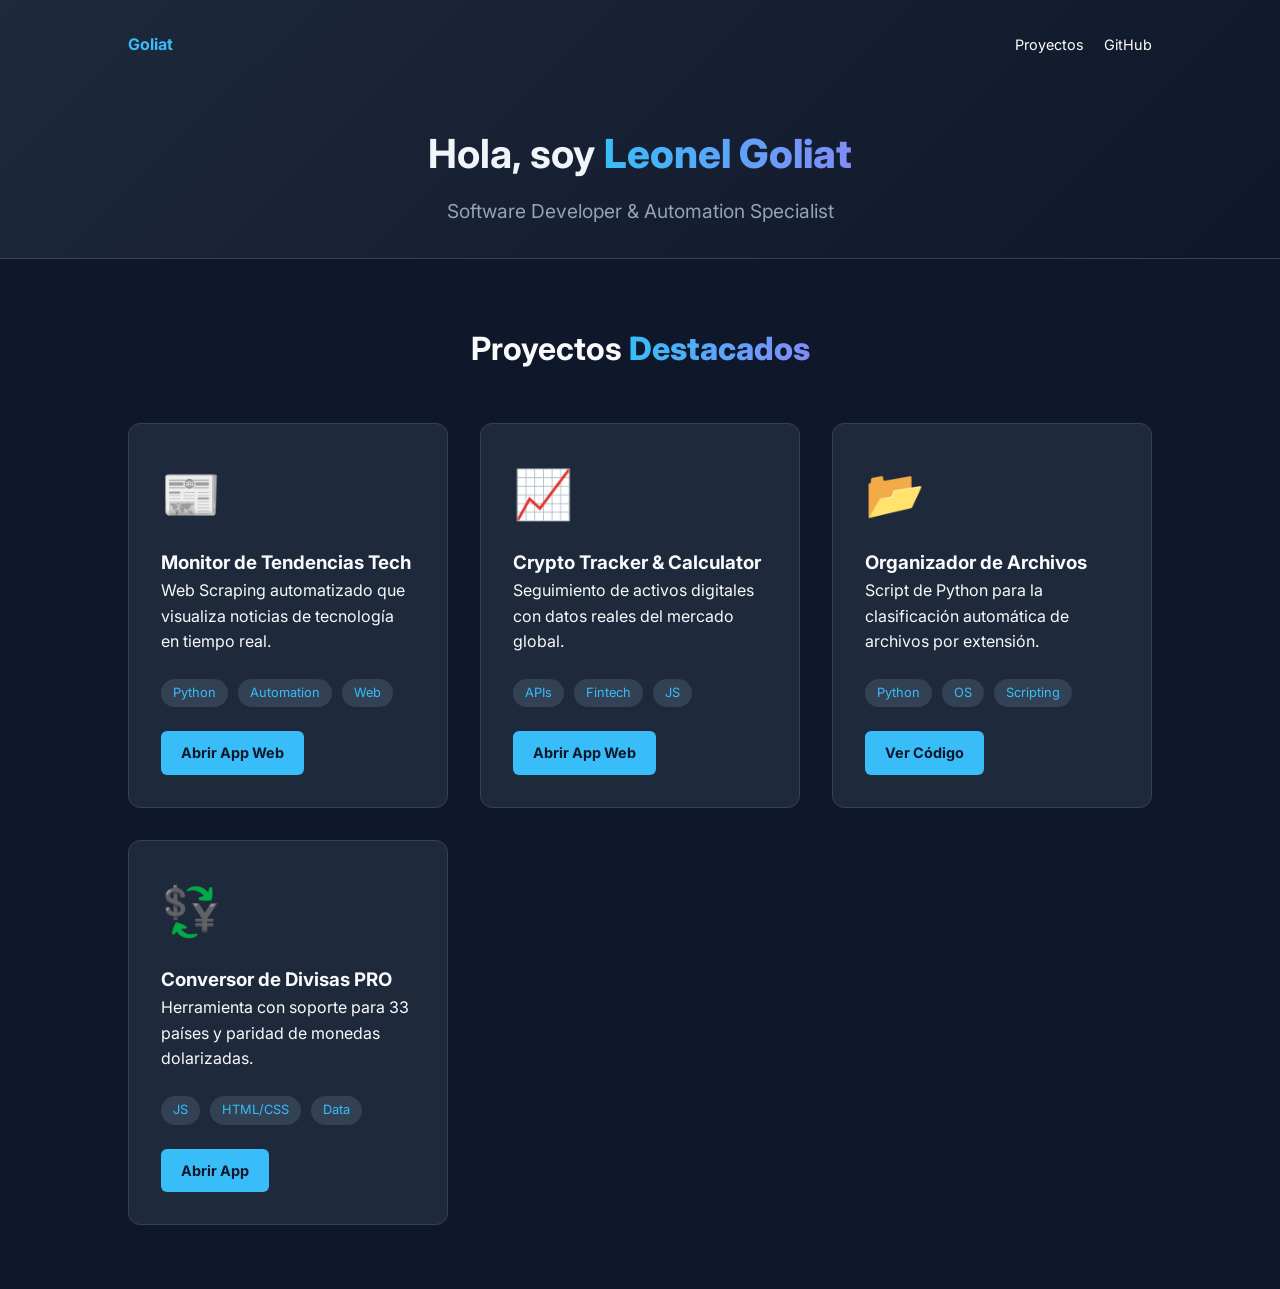
==== index.html @ 464065d5 "hola" ====
<!DOCTYPE html>
<html lang="es">
<head>
    <meta charset="UTF-8">
    <meta name="viewport" content="width=device-width, initial-scale=1.0">
    <title>Mi Portafolio</title>
    <link rel="stylesheet" href="style.css">
    <link href="https://fonts.googleapis.com/css2?family=Inter:wght@400;600;800&display=swap" rel="stylesheet">
</head>
<body>
    <header>
        <nav>
            <div class="logo">Goliat</div>
            <ul>
                <li><a href="#proyectos">Proyectos</a></li>
                <li><a href="https://github.com/Go1iat" target="_blank">GitHub</a></li>
            </ul>
        </nav>
        <div class="hero">
            <h1>Hola, soy <span class="nombre-resaltado">Leonel Goliat</span></h1>
            <p>Software Developer & Automation Specialist</p>
        </div>
    </header>

    <main id="proyectos">
        <h2>Proyectos <span class="nombre-resaltado">Destacados</span></h2>
        <div class="grid-proyectos">
            
            <div class="card">
                <div class="icon-code">📰</div>
                <h3>Monitor de Tendencias Tech</h3>
                <p>Web Scraping automatizado que visualiza noticias de tecnología en tiempo real.</p>
                <div class="tags">
                    <span>Python</span>
                    <span>Automation</span>
                    <span>Web</span>
                </div>
                <div class="botones-group">
                    <a href="https://Go1iat.github.io/monitor-tendencias-tech/index.html" class="btn" target="_blank">Abrir App Web</a>
                </div>
            </div>

            <div class="card">
                <div class="icon-code">📈</div>
                <h3>Crypto Tracker & Calculator</h3>
                <p>Seguimiento de activos digitales con datos reales del mercado global.</p>
                <div class="tags">
                    <span>APIs</span>
                    <span>Fintech</span>
                    <span>JS</span>
                </div>
                <div class="botones-group">
                    <a href="crypto-pro.html" class="btn" target="_blank">Abrir App Web</a>
                </div>
            </div>

            <div class="card">
                <div class="icon-code">📂</div>
                <h3>Organizador de Archivos</h3>
                <p>Script de Python para la clasificación automática de archivos por extensión.</p>
                <div class="tags">
                    <span>Python</span>
                    <span>OS</span>
                    <span>Scripting</span>
                </div>
                <div class="botones-group">
                    <a href="https://github.com/Go1iat/file-organizer-python" class="btn" target="_blank">Ver Código</a>
                </div>
            </div>

            <div class="card">
                <div class="icon-code">💱</div>
                <h3>Conversor de Divisas PRO</h3>
                <p>Herramienta con soporte para 33 países y paridad de monedas dolarizadas.</p>
                <div class="tags">
                    <span>JS</span>
                    <span>HTML/CSS</span>
                    <span>Data</span>
                </div>
                <div class="botones-group">
                    <a href="conversor-pro.html" class="btn" target="_blank">Abrir App</a>
                </div>
            </div>

        </div>
    </main>
</body>
</html>
---- style.css ----
/* Configuración General */
* {
    margin: 0;
    padding: 0;
    box-sizing: border-box;
    font-family: 'Inter', sans-serif;
}

body {
    background-color: #0f172a; /* Azul muy oscuro */
    color: #f8fafc;
    line-height: 1.6;
}

/* Encabezado y Hero */
header {
    background: linear-gradient(135deg, #1e293b 0%, #0f172a 100%);
    padding: 2rem 10%;
    text-align: center;
    border-bottom: 1px solid #334155;
}

nav {
    display: flex;
    justify-content: space-between;
    margin-bottom: 4rem;
}

.logo { font-weight: bold; color: #38bdf8; }

nav ul { list-style: none; display: flex; gap: 20px; }
nav a { color: white; text-decoration: none; font-size: 0.9rem; }

.hero h1 { font-size: 2.5rem; margin-bottom: 10px; color: #f1f5f9; }
.hero p { color: #94a3b8; font-size: 1.2rem; }

/* Sección de Proyectos */
main { padding: 4rem 10%; }

h2 { text-align: center; margin-bottom: 3rem; font-size: 2rem; }

.grid-proyectos {
    display: grid;
    grid-template-columns: repeat(auto-fit, minmax(300px, 1fr));
    gap: 2rem;
}

/* Tarjetas de Proyecto */
.card {
    background: #1e293b;
    padding: 2rem;
    border-radius: 12px;
    border: 1px solid #334155;
    transition: transform 0.3s ease;
}

.card:hover {
    transform: translateY(-10px);
    border-color: #38bdf8;
}

.icon-code { font-size: 3rem; margin-bottom: 1rem; }

.tags { margin: 1.5rem 0; display: flex; gap: 10px; flex-wrap: wrap; }
.tags span {
    background: #334155;
    padding: 4px 12px;
    border-radius: 20px;
    font-size: 0.8rem;
    color: #38bdf8;
}

.btn {
    display: inline-block;
    background: #38bdf8;
    color: #0f172a;
    padding: 10px 20px;
    border-radius: 6px;
    text-decoration: none;
    font-weight: bold;
    font-size: 0.9rem;
}
/* Configuración General */
* {
    margin: 0;
    padding: 0;
    box-sizing: border-box;
    font-family: 'Inter', sans-serif;
}

body {
    background-color: #0f172a; /* Azul muy oscuro */
    color: #f8fafc;
    line-height: 1.6;
}

/* Encabezado y Hero */
header {
    background: linear-gradient(135deg, #1e293b 0%, #0f172a 100%);
    padding: 2rem 10%;
    text-align: center;
    border-bottom: 1px solid #334155;
}

nav {
    display: flex;
    justify-content: space-between;
    margin-bottom: 4rem;
}

.logo { font-weight: bold; color: #38bdf8; }

nav ul { list-style: none; display: flex; gap: 20px; }
nav a { color: white; text-decoration: none; font-size: 0.9rem; }

.hero h1 { font-size: 2.5rem; margin-bottom: 10px; color: #f1f5f9; }
.hero p { color: #94a3b8; font-size: 1.2rem; }

/* Sección de Proyectos */
main { padding: 4rem 10%; }

h2 { text-align: center; margin-bottom: 3rem; font-size: 2rem; }

.grid-proyectos {
    display: grid;
    grid-template-columns: repeat(auto-fit, minmax(300px, 1fr));
    gap: 2rem;
}

/* Tarjetas de Proyecto */
.card {
    background: #1e293b;
    padding: 2rem;
    border-radius: 12px;
    border: 1px solid #334155;
    transition: transform 0.3s ease;
}

.card:hover {
    transform: translateY(-10px);
    border-color: #38bdf8;
}

.icon-code { font-size: 3rem; margin-bottom: 1rem; }

.tags { margin: 1.5rem 0; display: flex; gap: 10px; flex-wrap: wrap; }
.tags span {
    background: #334155;
    padding: 4px 12px;
    border-radius: 20px;
    font-size: 0.8rem;
    color: #38bdf8;
}

.btn {
    display: inline-block;
    background: #38bdf8;
    color: #0f172a;
    padding: 10px 20px;
    border-radius: 6px;
    text-decoration: none;
    font-weight: bold;
    font-size: 0.9rem;
}

.nombre-resaltado {
    background: linear-gradient(90deg, #38bdf8, #818cf8);
    -webkit-background-clip: text;
    -webkit-text-fill-color: transparent;
    font-weight: 800;
}


/* --- DISEÑO PARA LAS APLICACIONES (CONVERSOR Y CRYPTO) --- */

/* Contenedor principal para centrar la app en pantalla */
.container-app {
    display: flex;
    justify-content: center;
    align-items: center;
    min-height: 80vh;
    padding: 20px;
}

/* La tarjeta de la aplicación */
.card-app {
    background: #1e293b;
    padding: 2rem;
    border-radius: 15px;
    border: 1px solid #38bdf8;
    box-shadow: 0 0 20px rgba(56, 189, 248, 0.2);
    width: 100%;
    max-width: 400px;
    text-align: center;
}

.titulo-app {
    color: #38bdf8;
    margin-bottom: 0.5rem;
}

.subtitulo {
    color: #94a3b8;
    font-size: 0.9rem;
    margin-bottom: 1.5rem;
}

/* Estilo para los inputs y selects */
.card-app input, .card-app select {
    width: 100%;
    padding: 12px;
    margin-bottom: 1rem;
    background: #0f172a;
    border: 1px solid #334155;
    color: white;
    border-radius: 8px;
    font-size: 1rem;
}

/* Botón principal de la app */
.btn-primary {
    width: 100%;
    background: #38bdf8;
    color: #0f172a;
    padding: 12px;
    border: none;
    border-radius: 8px;
    font-weight: bold;
    cursor: pointer;
    transition: 0.3s;
}

.btn-primary:hover {
    background: #7dd3fc;
    transform: translateY(-2px);
}

/* El cuadro donde sale el precio */
.resultado-v {
    margin-top: 1.5rem;
    padding: 15px;
    background: #0f172a;
    border-radius: 8px;
    min-height: 50px;
}

.back-link {
    display: block;
    margin-top: 1.5rem;
    color: #94a3b8;
    text-decoration: none;
    font-size: 0.8rem;
}

.back-link:hover {
    color: #38bdf8;
}
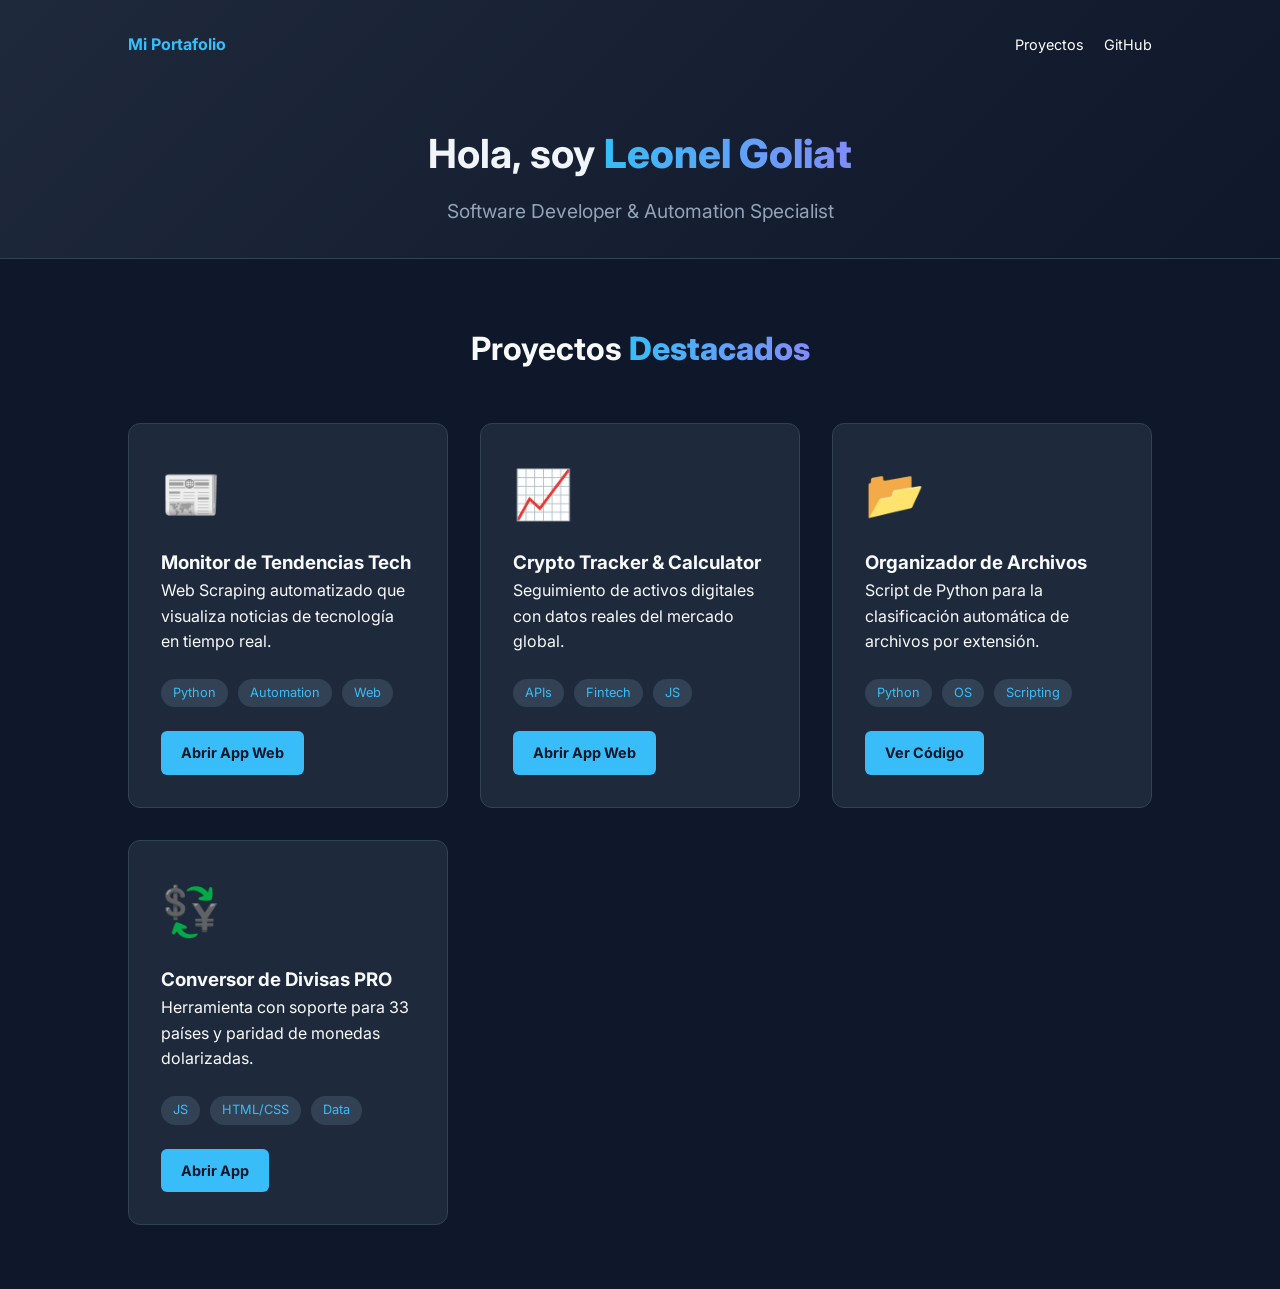
==== commit 90186fc6: "hola" ====
--- a/index.html
+++ b/index.html
@@ -10,7 +10,7 @@
 <body>
     <header>
         <nav>
-            <div class="logo">Goliat</div>
+            <div class="logo">Mi Portafolio</div>
             <ul>
                 <li><a href="#proyectos">Proyectos</a></li>
                 <li><a href="https://github.com/Go1iat" target="_blank">GitHub</a></li>
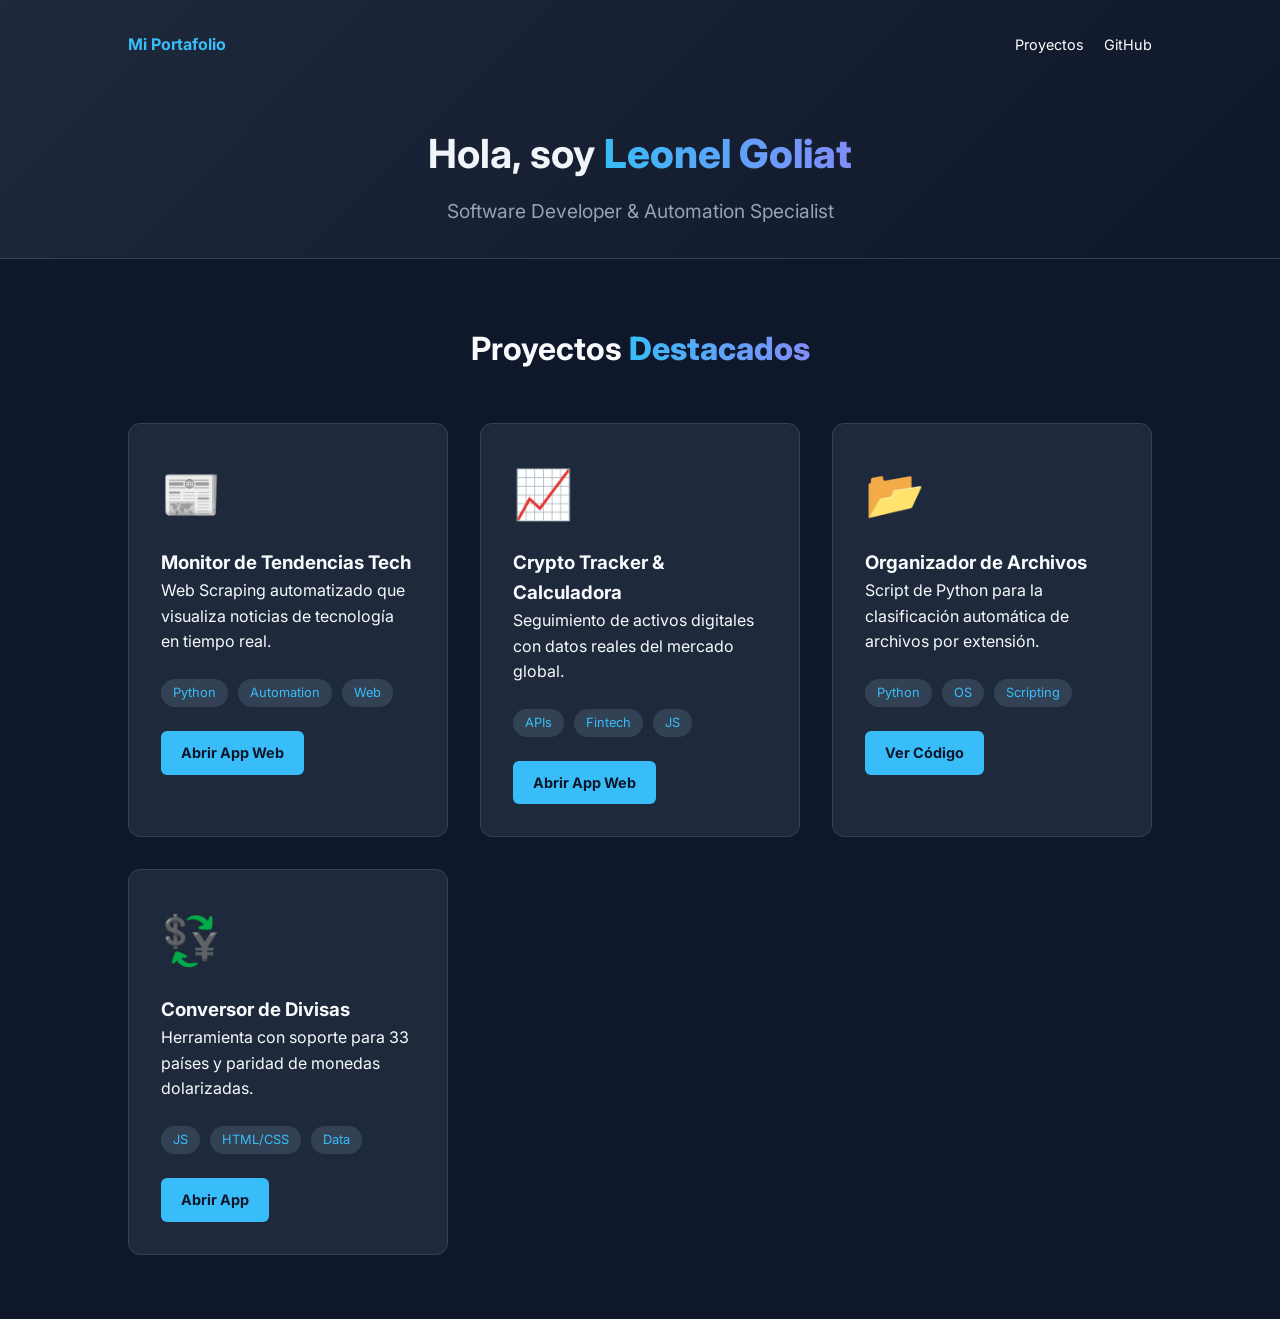
==== commit d2a21194: "hola" ====
--- a/index.html
+++ b/index.html
@@ -42,7 +42,7 @@
 
             <div class="card">
                 <div class="icon-code">📈</div>
-                <h3>Crypto Tracker & Calculator</h3>
+                <h3>Crypto Tracker & Calculadora</h3>
                 <p>Seguimiento de activos digitales con datos reales del mercado global.</p>
                 <div class="tags">
                     <span>APIs</span>
@@ -70,7 +70,7 @@
 
             <div class="card">
                 <div class="icon-code">💱</div>
-                <h3>Conversor de Divisas PRO</h3>
+                <h3>Conversor de Divisas</h3>
                 <p>Herramienta con soporte para 33 países y paridad de monedas dolarizadas.</p>
                 <div class="tags">
                     <span>JS</span>
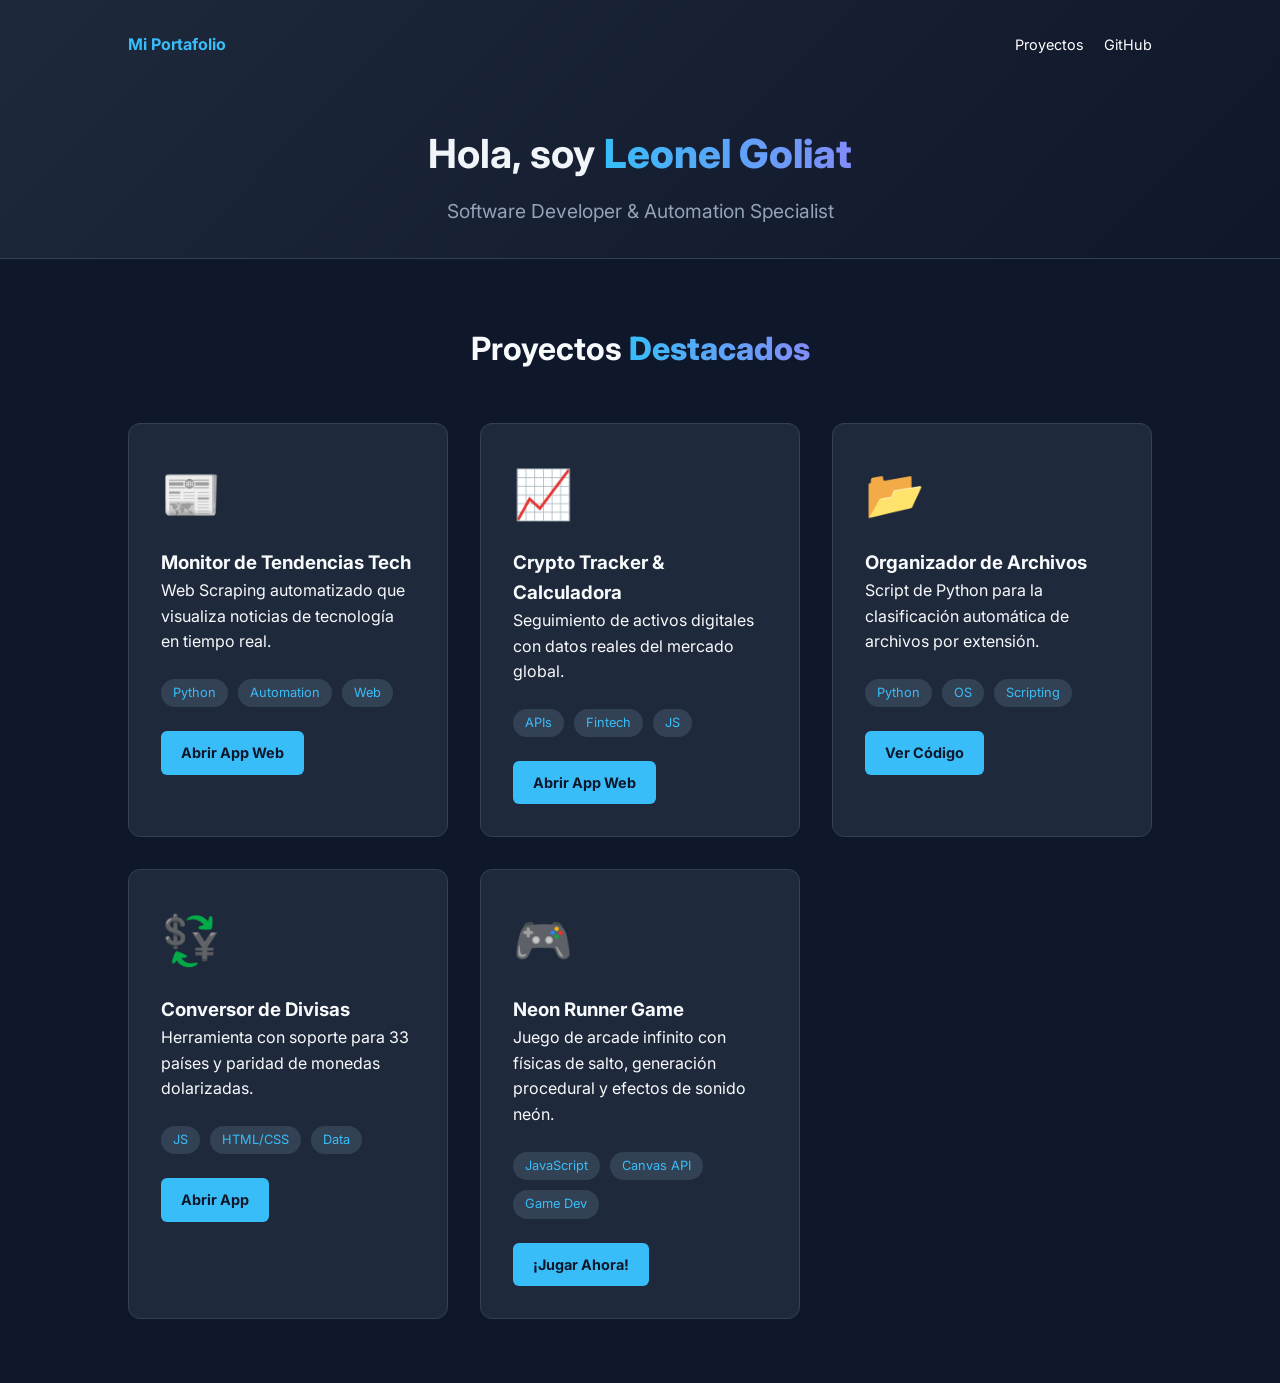
==== commit de307c44: "Add Neon Runner Game section to index.html" ====
--- a/index.html
+++ b/index.html
@@ -82,7 +82,21 @@
                 </div>
             </div>
 
+            <div class="card">
+    <div class="icon-code">🎮</div>
+    <h3>Neon Runner Game</h3>
+    <p>Juego de arcade infinito con físicas de salto, generación procedural y efectos de sonido neón.</p>
+    <div class="tags">
+        <span>JavaScript</span>
+        <span>Canvas API</span>
+        <span>Game Dev</span>
+    </div>
+    <div class="botones-group">
+        <a href="https://Go1iat.github.io/neon-runner-game/index.html" class="btn" target="_blank">¡Jugar Ahora!</a>
+    </div>
+</div>
+
         </div>
     </main>
 </body>
-</html>+</html>
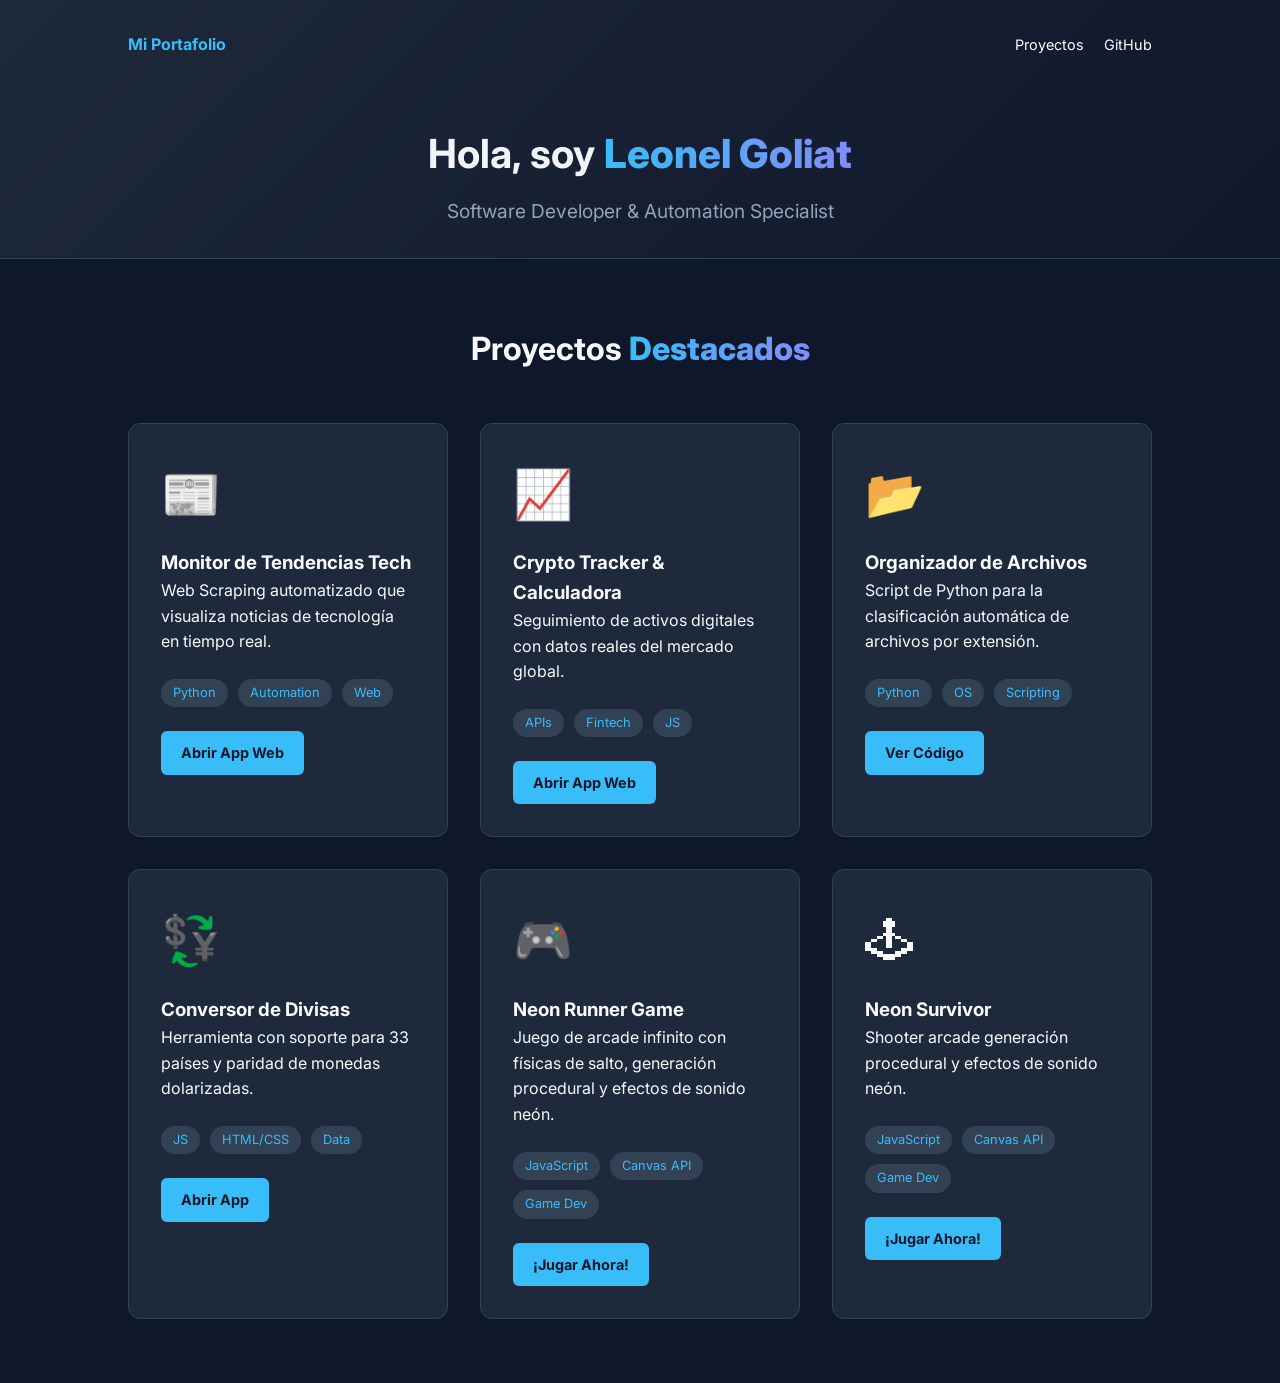
==== commit 4974fefd: "Add Neon Survivor game card to index.html" ====
--- a/index.html
+++ b/index.html
@@ -96,6 +96,20 @@
     </div>
 </div>
 
+            <div class="card">
+    <div class="icon-code">🕹</div>
+    <h3>Neon Survivor</h3>
+    <p>Shooter arcade generación procedural y efectos de sonido neón.</p>
+    <div class="tags">
+        <span>JavaScript</span>
+        <span>Canvas API</span>
+        <span>Game Dev</span>
+    </div>
+    <div class="botones-group">
+        <a href="https://Go1iat.github.io/Neon-Survivor/index.html" class="btn" target="_blank">¡Jugar Ahora!</a>
+    </div>
+</div>
+
         </div>
     </main>
 </body>
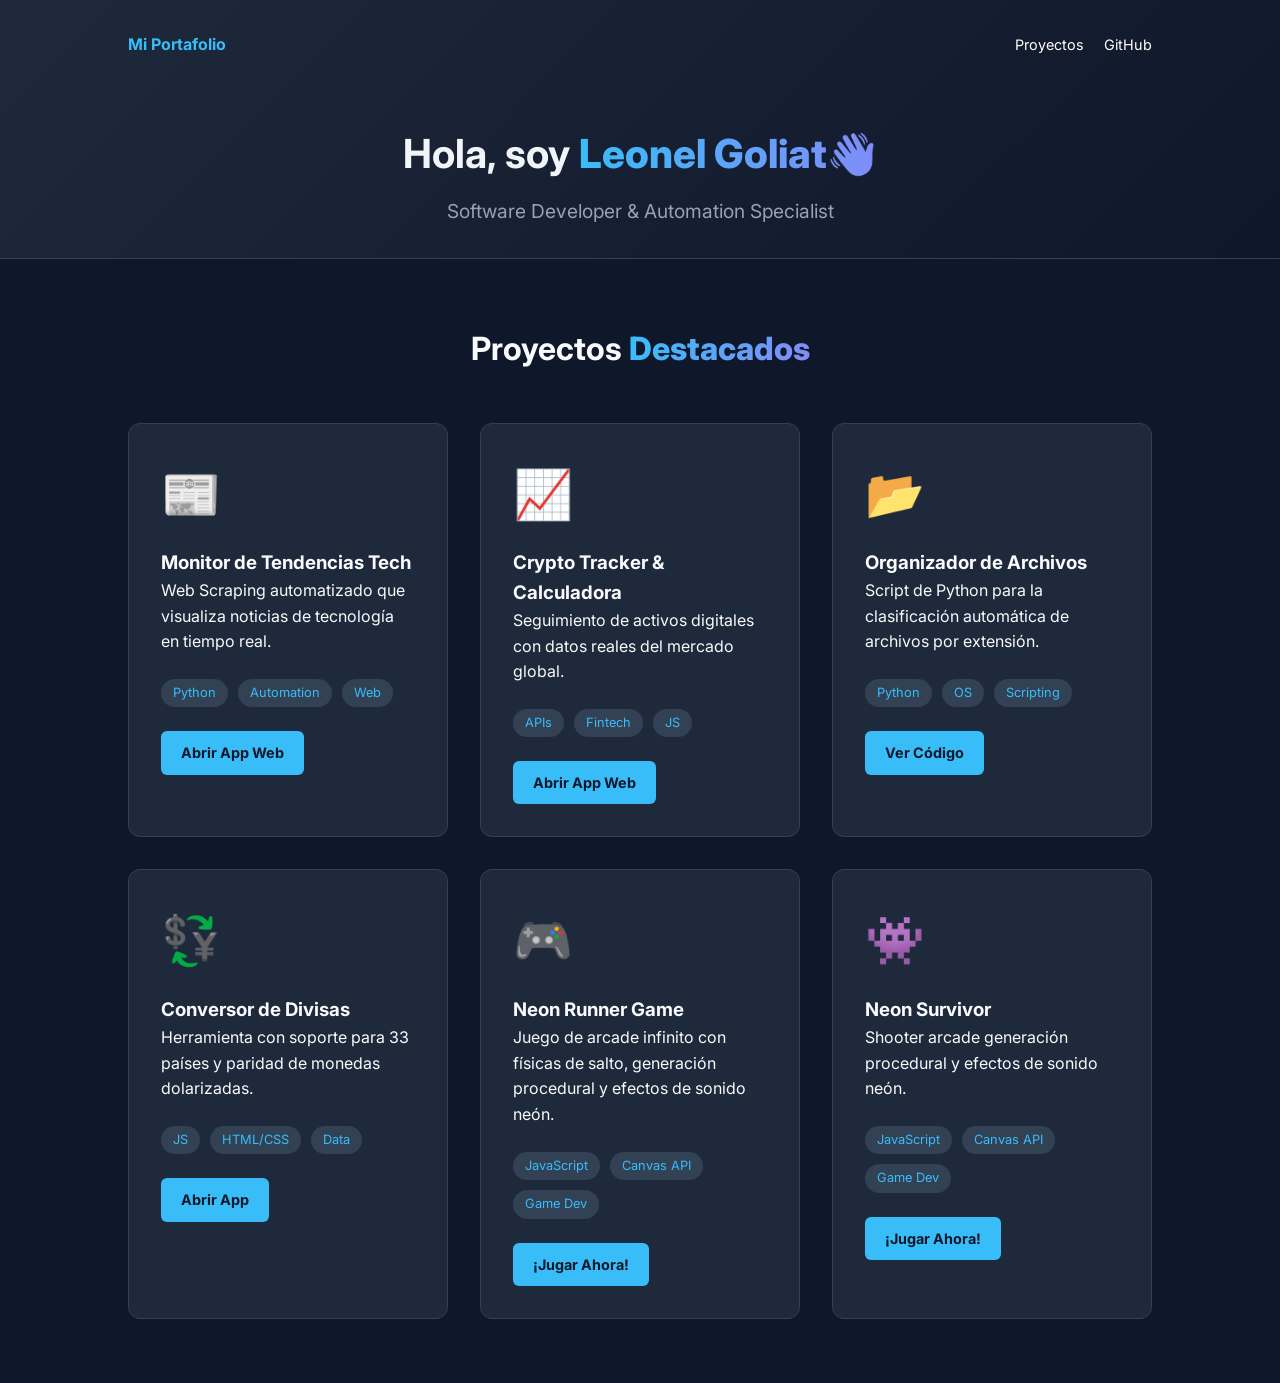
==== commit 22f34a70: "Update index.html" ====
--- a/index.html
+++ b/index.html
@@ -17,7 +17,7 @@
             </ul>
         </nav>
         <div class="hero">
-            <h1>Hola, soy <span class="nombre-resaltado">Leonel Goliat</span></h1>
+            <h1>Hola, soy <span class="nombre-resaltado">Leonel Goliat👋</span></h1>
             <p>Software Developer & Automation Specialist</p>
         </div>
     </header>
@@ -97,7 +97,7 @@
 </div>
 
             <div class="card">
-    <div class="icon-code">🕹</div>
+    <div class="icon-code">👾</div>
     <h3>Neon Survivor</h3>
     <p>Shooter arcade generación procedural y efectos de sonido neón.</p>
     <div class="tags">
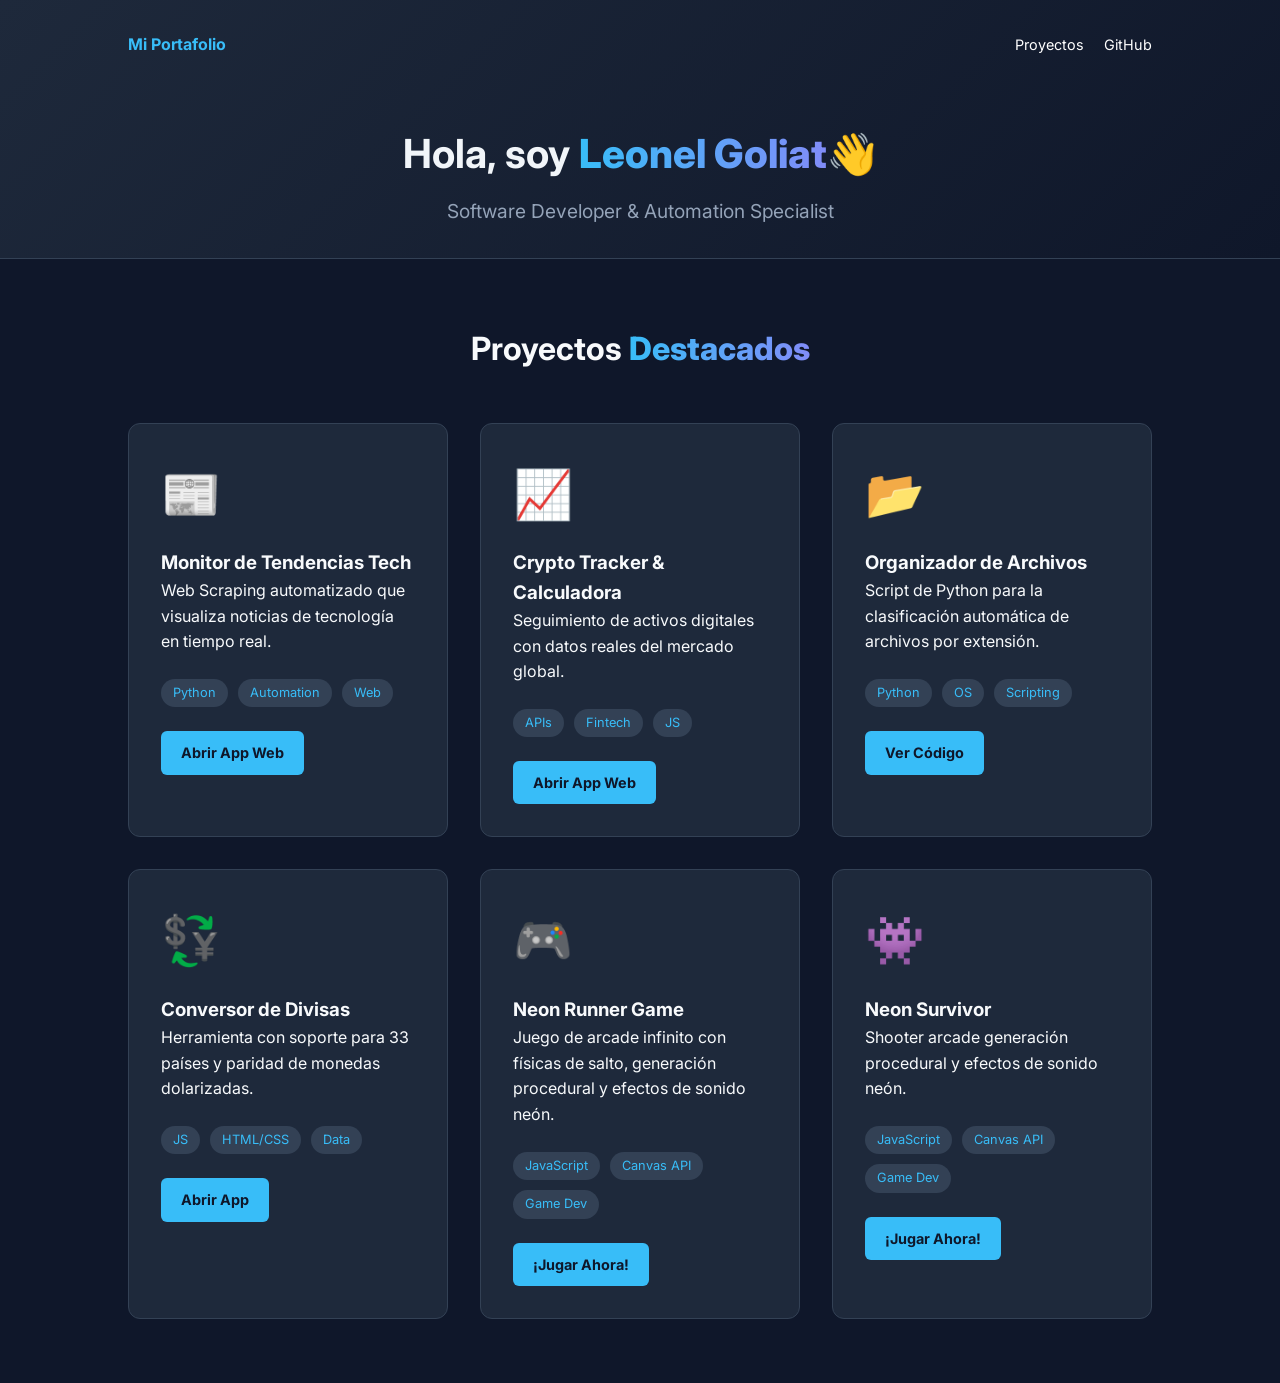
==== commit c50c9722: "Fix greeting text format in index.html" ====
--- a/index.html
+++ b/index.html
@@ -17,7 +17,7 @@
             </ul>
         </nav>
         <div class="hero">
-            <h1>Hola, soy <span class="nombre-resaltado">Leonel Goliat👋</span></h1>
+            <h1>Hola, soy <span class="nombre-resaltado">Leonel Goliat</span>👋</h1>
             <p>Software Developer & Automation Specialist</p>
         </div>
     </header>
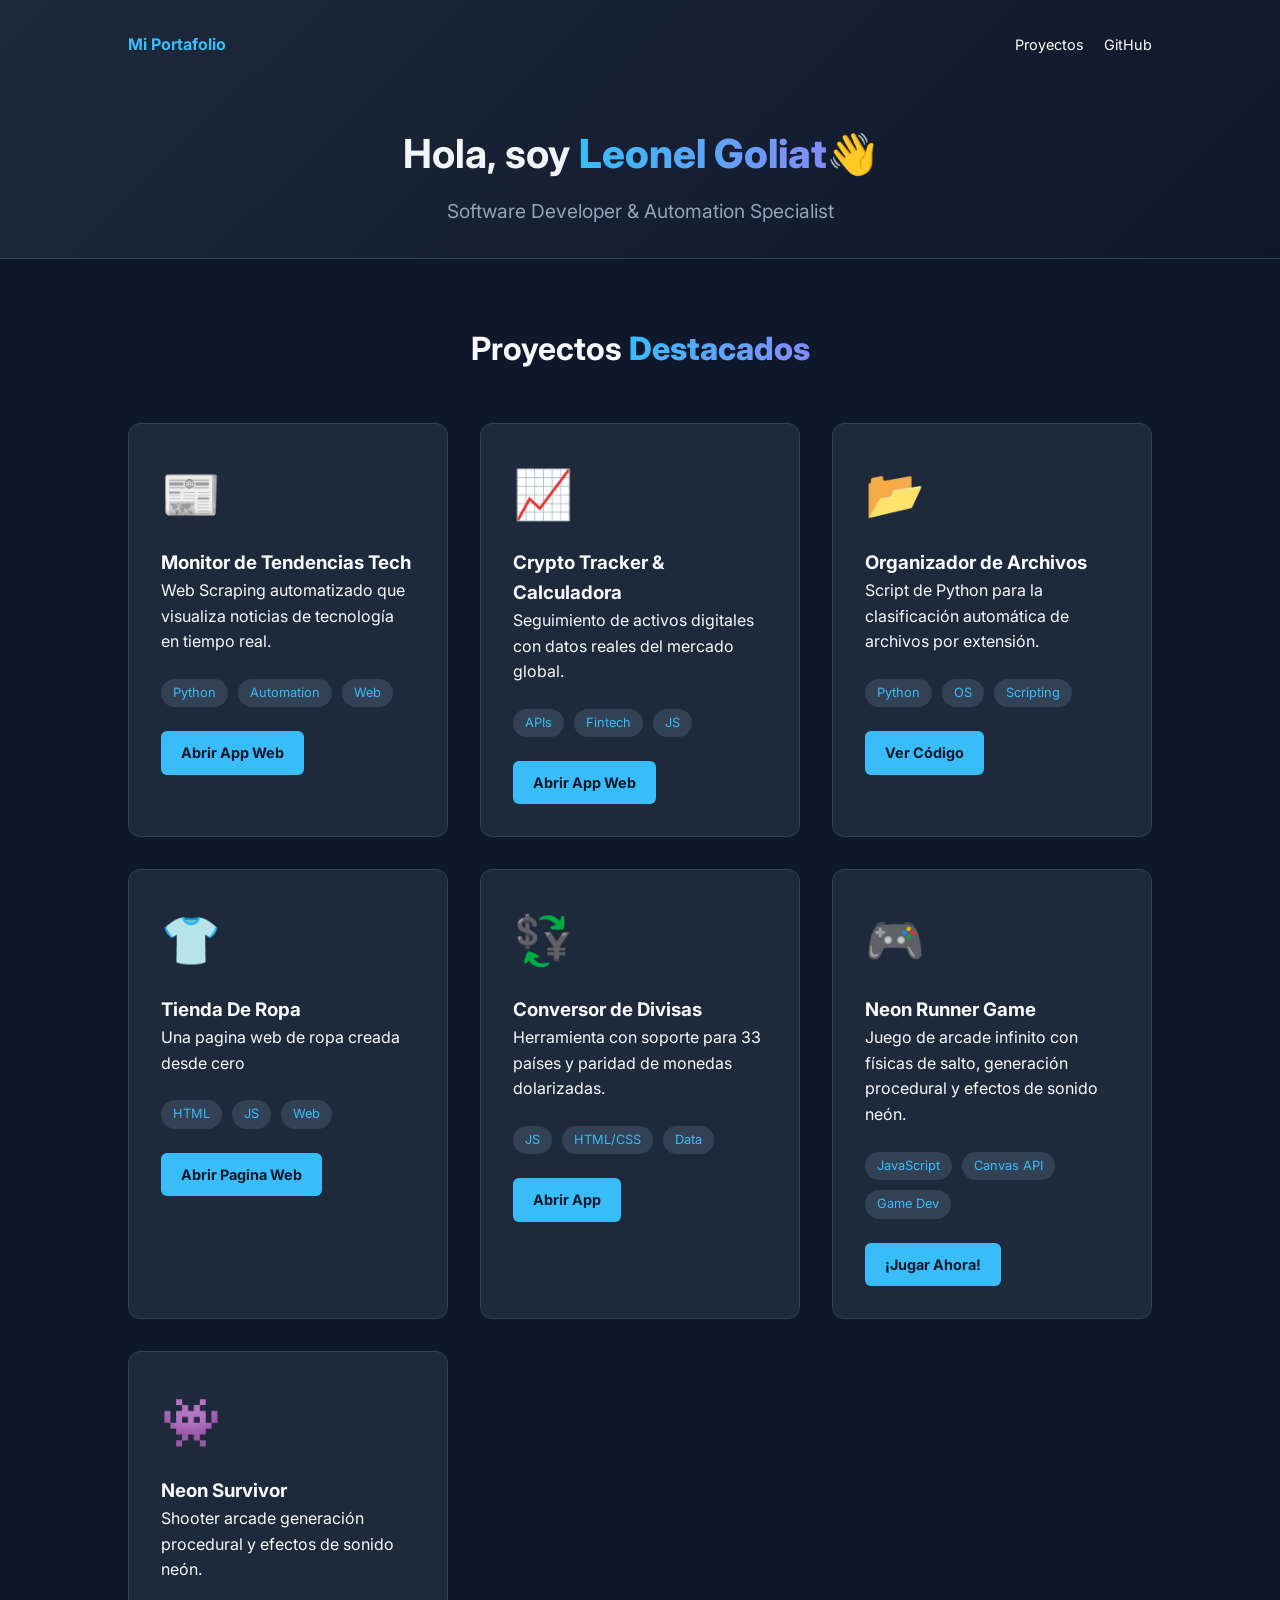
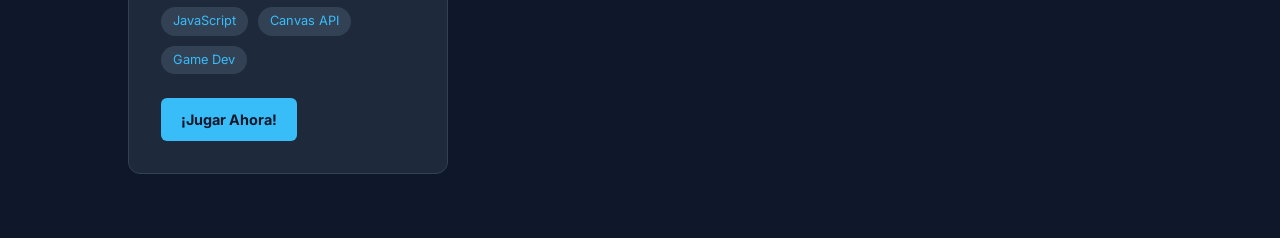
==== commit ff0a150f: "Add 'Tienda De Ropa' card to index.html Added a new card for 'Tienda De Ropa' with description and l" ====
--- a/index.html
+++ b/index.html
@@ -69,6 +69,20 @@
             </div>
 
             <div class="card">
+                <div class="icon-code">👕</div>
+                <h3>Tienda De Ropa</h3>
+                <p>Una pagina web de ropa creada desde cero</p>
+                <div class="tags">
+                    <span>HTML</span>
+                    <span>JS</span>
+                    <span>Web</span>
+                </div>
+                <div class="botones-group">
+                    <a href="https://go1iat.github.io/TiendaRopa/index.html" class="btn" target="_blank">Abrir Pagina Web</a>
+                </div>
+            </div>
+
+            <div class="card">
                 <div class="icon-code">💱</div>
                 <h3>Conversor de Divisas</h3>
                 <p>Herramienta con soporte para 33 países y paridad de monedas dolarizadas.</p>
